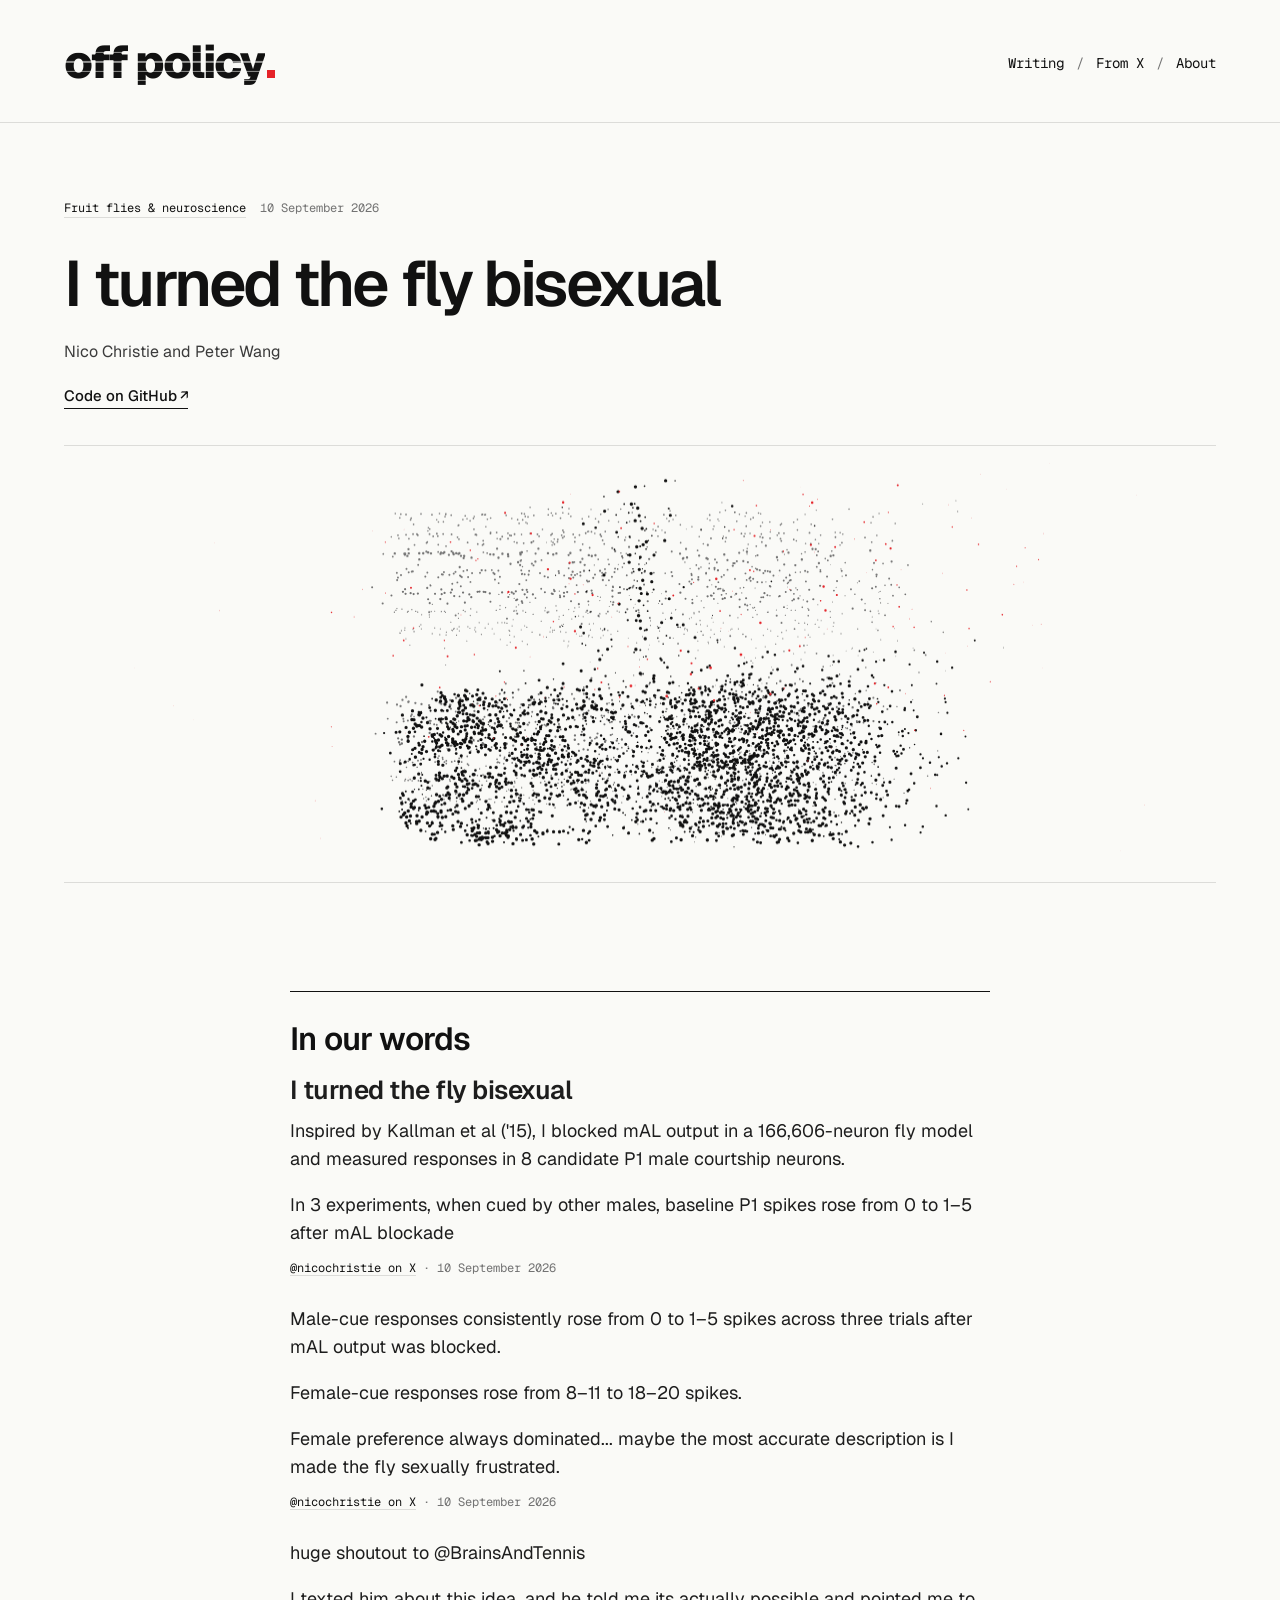
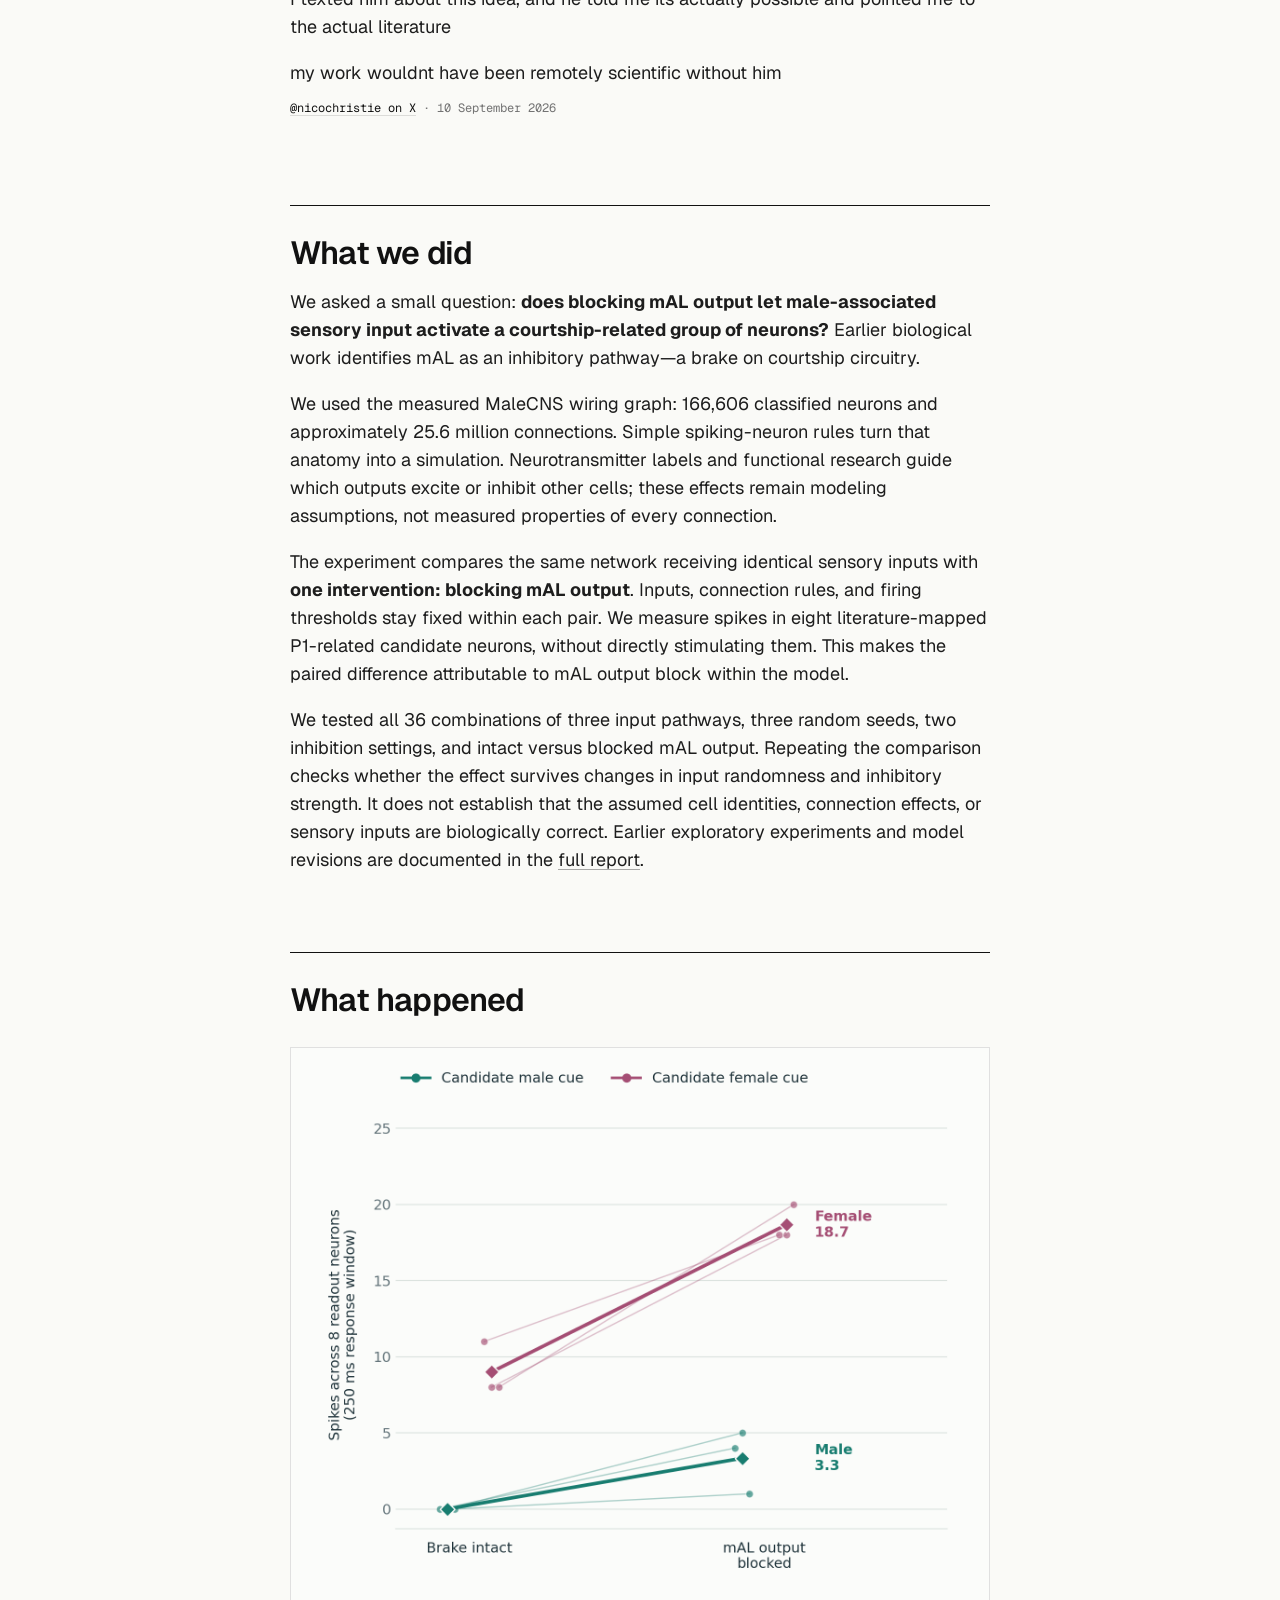
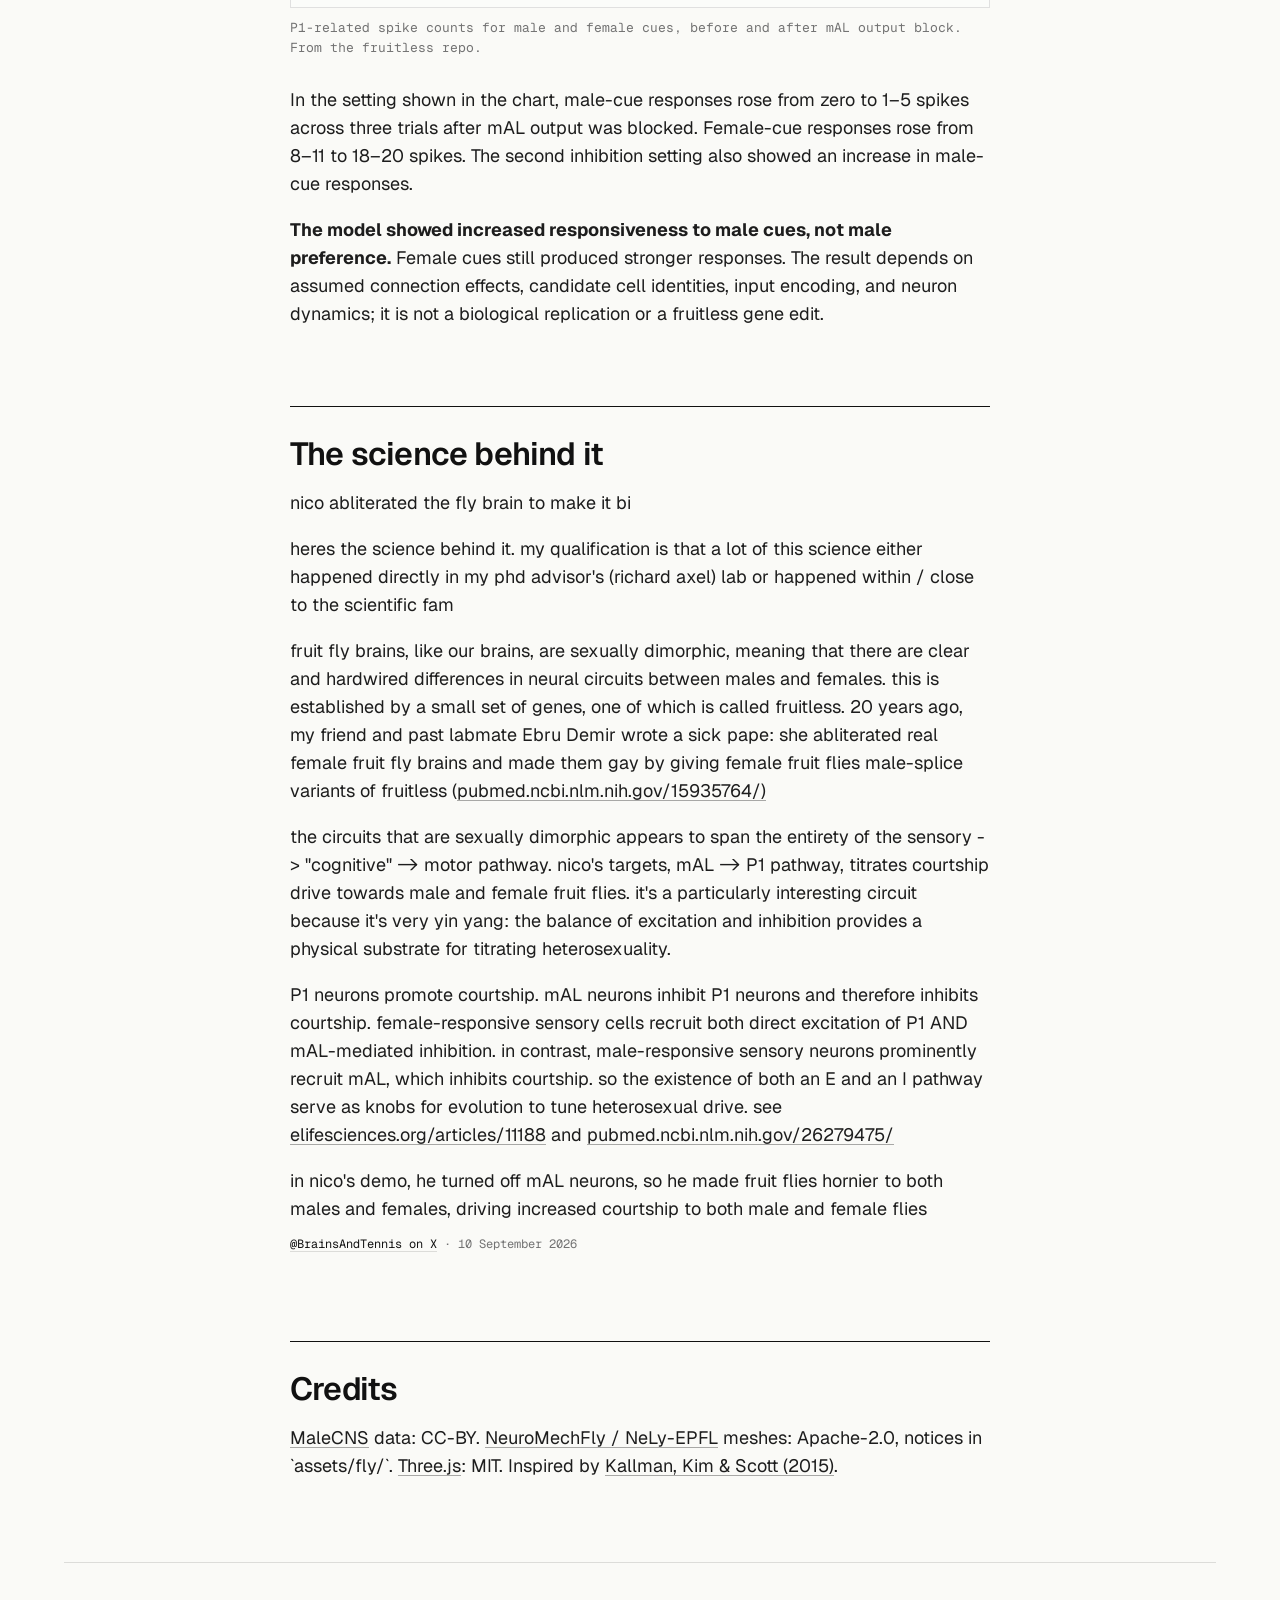
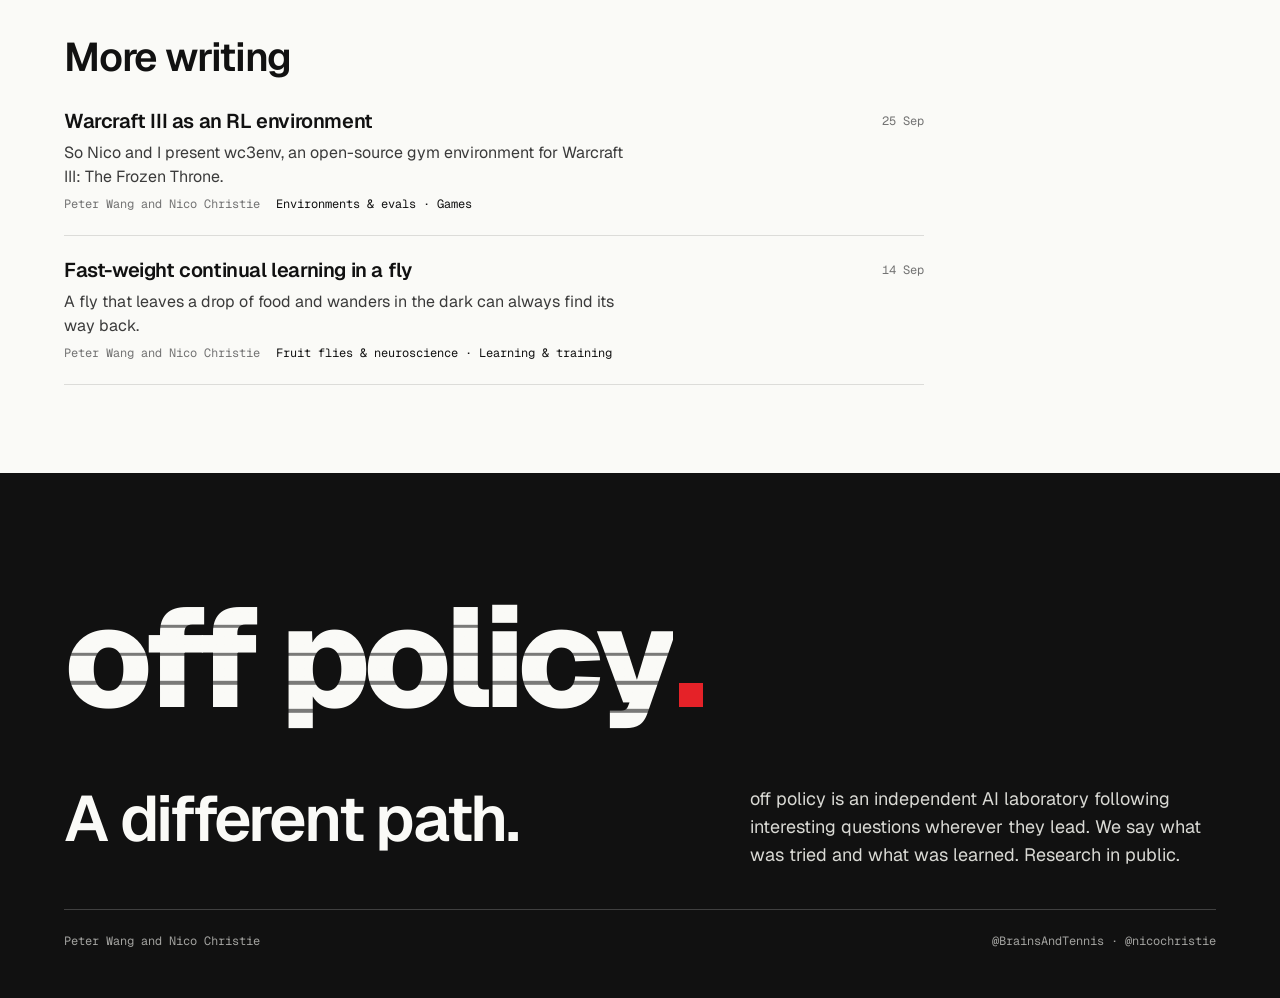
==== writing/bisexual-fly/index.html @ fe4d6607 "Deploy 2026-09-27T14:51Z" ====
<!doctype html>
<html lang="en">
<head>
<meta charset="utf-8">
<meta name="viewport" content="width=device-width, initial-scale=1">
<title>I turned the fly bisexual · off policy</title>
<meta name="description" content="Inspired by Kallman et al (&#x27;15), I blocked mAL output in a 166,606-neuron fly model and measured responses in 8 candidate P1 male courtship neurons.">
<meta property="og:title" content="I turned the fly bisexual · off policy"><meta property="og:description" content="Inspired by Kallman et al (&#x27;15), I blocked mAL output in a 166,606-neuron fly model and measured responses in 8 candidate P1 male courtship neurons."><meta property="og:site_name" content="off policy">
<meta name="theme-color" content="#FAFAF7">
<link rel="icon" type="image/svg+xml" href="data:image/svg+xml,%3Csvg xmlns=%27http://www.w3.org/2000/svg%27 viewBox=%270 0 32 32%27%3E%3Crect x=%274%27 y=%274%27 width=%2724%27 height=%2724%27 fill=%27%23E52228%27/%3E%3C/svg%3E">
<link rel="apple-touch-icon" href="/apple-touch-icon.png">
<link rel="preconnect" href="https://fonts.googleapis.com"><link rel="preconnect" href="https://fonts.gstatic.com" crossorigin>
<link rel="stylesheet" href="https://fonts.googleapis.com/css2?family=Geist:wght@400;500;600;800&family=Geist+Mono:wght@400&display=swap">
<link rel="stylesheet" href="/assets/site.css">

</head>
<body data-page="writeup" data-slug="bisexual-fly">
<header class="top wrap">
  <a class="wordmark" href="/" aria-label="off policy, home"><span class="wm">off policy</span><span class="dot" aria-hidden="true"></span></a>
  <nav aria-label="Site"><a href="/#writing">Writing</a><span aria-hidden="true">/</span><a href="/#x">From X</a><span aria-hidden="true">/</span><a href="/#about">About</a></nav>
</header>
<main>

  <article>
    <header class="w-head wrap">
      <p class="kicker"><a href="/#neuro">Fruit flies &amp; neuroscience</a><span>10 September 2026</span></p>
      <h1>I turned the fly bisexual</h1>
      <p class="by">Nico Christie and Peter Wang</p>
      <p class="actions"><a class="link" href="https://github.com/nicodunks/fruitless" target="_blank" rel="noopener noreferrer">Code on GitHub</a></p>
    </header>
    <figure class="w-art wrap" aria-hidden="true" style="margin:0 auto"><canvas id="artDots"></canvas></figure>
    <div class="prose wrap">
<section class="thread"><h2>In our words</h2><p class="big">I turned the fly bisexual</p><p>Inspired by Kallman et al ('15), I blocked mAL output in a 166,606-neuron fly model and measured responses in 8 candidate P1 male courtship neurons.</p><p>In 3 experiments, when cued by other males, baseline P1 spikes rose from 0 to 1–5 after mAL blockade</p><p class="src"><a href="https://x.com/nicochristie/status/2098106823970828606" target="_blank" rel="noopener noreferrer">@nicochristie on X</a> · 10 September 2026</p><p>Male-cue responses consistently rose from 0 to 1–5 spikes across three trials after mAL output was blocked.</p><p>Female-cue responses rose from 8–11 to 18–20 spikes.</p><p>Female preference always dominated... maybe the most accurate description is I made the fly sexually frustrated.</p><p class="src"><a href="https://x.com/nicochristie/status/2098106825254297998" target="_blank" rel="noopener noreferrer">@nicochristie on X</a> · 10 September 2026</p><p>huge shoutout to @BrainsAndTennis</p><p>I texted him about this idea, and he told me its actually possible and pointed me to the actual literature</p><p>my work wouldnt have been remotely scientific without him</p><p class="src"><a href="https://x.com/nicochristie/status/2098179335018668365" target="_blank" rel="noopener noreferrer">@nicochristie on X</a> · 10 September 2026</p></section><section><h2>What we did</h2><p>We asked a small question: <b>does blocking mAL output let male-associated sensory input activate a courtship-related group of neurons?</b> Earlier biological work identifies mAL as an inhibitory pathway—a brake on courtship circuitry.</p><p>We used the measured MaleCNS wiring graph: 166,606 classified neurons and approximately 25.6 million connections. Simple spiking-neuron rules turn that anatomy into a simulation. Neurotransmitter labels and functional research guide which outputs excite or inhibit other cells; these effects remain modeling assumptions, not measured properties of every connection.</p><p>The experiment compares the same network receiving identical sensory inputs with <b>one intervention: blocking mAL output</b>. Inputs, connection rules, and firing thresholds stay fixed within each pair. We measure spikes in eight literature-mapped P1-related candidate neurons, without directly stimulating them. This makes the paired difference attributable to mAL output block within the model.</p><p>We tested all 36 combinations of three input pathways, three random seeds, two inhibition settings, and intact versus blocked mAL output. Repeating the comparison checks whether the effect survives changes in input randomness and inhibitory strength. It does not establish that the assumed cell identities, connection effects, or sensory inputs are biologically correct. Earlier exploratory experiments and model revisions are documented in the <a href="https://github.com/nicodunks/fruitless/blob/main/experiment/followup/RESULTS.md" target="_blank" rel="noopener noreferrer">full report</a>.</p></section><section><h2>What happened</h2><figure class="plot"><img src="/writing/assets/fruitless-cue-response.png" alt="P1-related spike counts for male and female cues before and after mAL output block" loading="lazy" width="1500" height="1200"><figcaption>P1-related spike counts for male and female cues, before and after mAL output block. From the fruitless repo.</figcaption></figure><p>In the setting shown in the chart, male-cue responses rose from zero to 1–5 spikes across three trials after mAL output was blocked. Female-cue responses rose from 8–11 to 18–20 spikes. The second inhibition setting also showed an increase in male-cue responses.</p><p><b>The model showed increased responsiveness to male cues, not male preference.</b> Female cues still produced stronger responses. The result depends on assumed connection effects, candidate cell identities, input encoding, and neuron dynamics; it is not a biological replication or a fruitless gene edit.</p></section><section class="thread"><h2>The science behind it</h2><p>nico abliterated the fly brain to make it bi</p><p>heres the science behind it. my qualification is that a lot of this science either happened directly in my phd advisor's (richard axel) lab or happened within / close to the scientific fam</p><p>fruit fly brains, like our brains, are sexually dimorphic, meaning that there are clear and hardwired differences in neural circuits between males and females. this is established by a small set of genes, one of which is called fruitless. 20 years ago, my friend and past labmate Ebru Demir wrote a sick pape: she abliterated real female fruit fly brains and made them gay by giving female fruit flies male-splice variants of fruitless (<a href="https://pubmed.ncbi.nlm.nih.gov/15935764/)" target="_blank" rel="noopener noreferrer">pubmed.ncbi.nlm.nih.gov/15935764/)</a></p><p>the circuits that are sexually dimorphic appears to span the entirety of the sensory -&gt; "cognitive" -&gt; motor pathway. nico's targets, mAL -&gt; P1 pathway, titrates courtship drive towards male and female fruit flies. it's a particularly interesting circuit because it's very yin yang: the balance of excitation and inhibition provides a physical substrate for titrating heterosexuality.</p><p>P1 neurons promote courtship. mAL neurons inhibit P1 neurons and therefore inhibits courtship. female-responsive sensory cells recruit both direct excitation of P1 AND mAL-mediated inhibition. in contrast,  male-responsive sensory neurons prominently recruit mAL, which inhibits courtship. so the existence of both an E and an I pathway serve as knobs for evolution to tune heterosexual drive. see <a href="https://elifesciences.org/articles/11188" target="_blank" rel="noopener noreferrer">elifesciences.org/articles/11188</a> and <a href="https://pubmed.ncbi.nlm.nih.gov/26279475/" target="_blank" rel="noopener noreferrer">pubmed.ncbi.nlm.nih.gov/26279475/</a></p><p>in nico's demo, he turned off mAL neurons, so he made fruit flies hornier to both males and females, driving increased courtship to both male and female flies</p><p class="src"><a href="https://x.com/BrainsAndTennis/status/2098126002526544023" target="_blank" rel="noopener noreferrer">@BrainsAndTennis on X</a> · 10 September 2026</p></section><section><h2>Credits</h2><p><a href="https://male-cns.janelia.org/download/" target="_blank" rel="noopener noreferrer">MaleCNS</a> data: CC-BY. <a href="https://github.com/NeLy-EPFL/fly-svg-maker" target="_blank" rel="noopener noreferrer">NeuroMechFly / NeLy-EPFL</a> meshes: Apache-2.0, notices in `assets/fly/`. <a href="https://threejs.org/" target="_blank" rel="noopener noreferrer">Three.js</a>: MIT. Inspired by <a href="https://elifesciences.org/articles/11188" target="_blank" rel="noopener noreferrer">Kallman, Kim &amp; Scott (2015)</a>.</p></section>
    </div>
  </article>
  <section class="more wrap" aria-labelledby="m-title">
    <div class="sec-head"><h2 id="m-title">More writing</h2></div>
    <div class="themes" style="max-width:860px"><a class="w-row" href="/writing/wc3env/" data-art="wc3env" data-themes="envs games"><span class="t">Warcraft III as an RL environment</span><span class="d">25 Sep</span><p class="dek">So Nico and I present wc3env, an open-source gym environment for Warcraft III: The Frozen Throne.</p><span class="who">Peter Wang and Nico Christie<span class="th">Environments &amp; evals · Games</span></span></a><a class="w-row" href="/writing/fast-weights/" data-art="fast-weights" data-themes="neuro learning"><span class="t">Fast-weight continual learning in a fly</span><span class="d">14 Sep</span><p class="dek">A fly that leaves a drop of food and wanders in the dark can always find its way back.</p><span class="who">Peter Wang and Nico Christie<span class="th">Fruit flies &amp; neuroscience · Learning &amp; training</span></span></a></div>
  </section>

</main>
<footer class="about" id="about">
  <div class="wrap">
    <span class="wordmark" aria-hidden="true"><span class="wm">off policy</span><span class="dot" aria-hidden="true"></span></span>
    <h2>A different path.</h2>
    <p class="pos">off policy is an independent AI laboratory following interesting questions wherever they lead. We say what was tried and what was learned. Research in public.</p>
    <div class="foot"><span>Peter Wang and Nico Christie</span><span><a href="https://x.com/BrainsAndTennis" target="_blank" rel="noopener noreferrer">@BrainsAndTennis</a> · <a href="https://x.com/nicochristie" target="_blank" rel="noopener noreferrer">@nicochristie</a></span></div>
  </div>
</footer>
<script src="/assets/app.js" defer></script>
</body>
</html>
---- assets/site.css ----
/* off policy / edition 01 tokens (brand kit: assets/tokens.css) */
:root {
  --ink: #111111; --paper: #FAFAF7; --gray: #737373; --signal: #E52228; --marker: #F3E52B;
  --text2: #3b3b3b; --line: rgba(17, 17, 17, .13); --sunk: #F1F1EC;
  --sans: "Geist", "Helvetica Neue", Arial, sans-serif; --mono: "Geist Mono", ui-monospace, Menlo, monospace;
  --margin: 64px; --max: 1440px; --measure: 700px;
}
@media (max-width: 760px) { :root { --margin: 22px; } }
*, *::before, *::after { box-sizing: border-box; }
html { scroll-behavior: smooth; -webkit-text-size-adjust: 100%; } @media (prefers-reduced-motion: reduce) { html { scroll-behavior: auto; } }
body { margin: 0; background: var(--paper); color: var(--ink); font: 400 18px/28px var(--sans); -webkit-font-smoothing: antialiased; }
@media (max-width: 760px) { body { font-size: 16px; line-height: 25px; } }
a { color: inherit; } img { max-width: 100%; height: auto; }
:focus-visible { outline: 2px solid var(--ink); outline-offset: 3px; }
.wrap { max-width: var(--max); margin-inline: auto; padding-inline: var(--margin); }
.label { font: 400 12px/18px var(--mono); color: var(--gray); margin: 0; }

/* the signature: sliced Geist 800, lowercase, the red square as its full stop */
.wordmark { --wm: var(--ink); display: inline-flex; align-items: baseline; font-size: 46px; line-height: 1; text-decoration: none; white-space: nowrap; }
.wordmark .wm { font: 800 1em/1.25 var(--sans); letter-spacing: -.045em; color: transparent;
  background: repeating-linear-gradient(to bottom, var(--wm) 0 .174em, color-mix(in srgb, var(--wm) 45%, transparent) .174em .2em) 0 .02em; -webkit-background-clip: text; background-clip: text; }
.wordmark .dot { display: inline-block; width: .17em; height: .17em; margin-left: .045em; background: var(--signal); flex: none; }
@media (max-width: 760px) { .wordmark { font-size: 38px; } }

/* buttons and links */
.btn { display: inline-flex; align-items: center; gap: 10px; background: var(--ink); color: var(--paper); text-decoration: none; font: 500 15px/20px var(--sans); padding: 13px 18px; }
.btn::after { content: "\2192"; } .btn:hover { background: #000; }
.link { font: 500 15px/20px var(--sans); text-decoration: none; border-bottom: 1px solid var(--ink); padding-bottom: 2px; }
.link:hover { color: var(--signal); border-color: var(--signal); }
.actions { display: flex; flex-wrap: wrap; align-items: center; gap: 14px 26px; margin: 0; }
a[target="_blank"].link::after, a[target="_blank"].out::after { content: "\2009\2197"; font-size: .9em; }

/* header */
.top { display: flex; align-items: center; justify-content: space-between; gap: 24px; padding-block: 34px 30px; }
.top nav { display: flex; align-items: center; gap: 12px; font: 400 14px/18px var(--mono); }
.top nav a { text-decoration: none; } .top nav a:hover, .top nav a[aria-current] { color: var(--signal); } .top nav span { color: var(--gray); }
@media (max-width: 760px) { .top { flex-direction: column; align-items: flex-start; gap: 14px; padding-block: 22px 18px; } .top nav { font-size: 13px; } }

/* featured */
.feature { display: grid; grid-template-columns: repeat(12, minmax(0, 1fr)); column-gap: 24px; row-gap: 36px; padding-block: 80px 104px; border-top: 1px solid var(--line); }
.f-copy { grid-column: 1 / span 6; display: flex; flex-direction: column; gap: 22px; align-self: center; }
.ribbon { align-self: flex-start; display: inline-flex; align-items: center; gap: 10px; padding: 6px 12px 6px 10px; border: 1px solid var(--signal); font: 400 12px/16px var(--mono); }
.ribbon .prompt { color: var(--signal); }
.f-copy h1 { margin: 0; font: 600 72px/76px var(--sans); letter-spacing: -.04em; text-wrap: balance; }
.f-copy .sub { margin: -6px 0 6px; font: 400 28px/36px var(--sans); letter-spacing: -.015em; color: var(--text2); text-wrap: balance; max-width: 16em; }
.f-copy .by { margin: 0; font-size: 14px; line-height: 20px; color: var(--gray); }
.f-art { grid-column: 8 / span 5; margin: 0; align-self: center; }
.f-art canvas { width: 100%; aspect-ratio: 13 / 10; display: block; }
@media (max-width: 1100px) { .f-copy h1 { font-size: 56px; line-height: 60px; } .f-copy .sub { font-size: 24px; line-height: 32px; } }
@media (max-width: 900px) { .f-copy, .f-art { grid-column: 1 / -1; } .f-art { order: -1; } .f-art canvas { aspect-ratio: 4 / 3; } .feature { padding-block: 28px 64px; row-gap: 28px; } }
@media (max-width: 760px) { .f-copy h1 { font-size: 42px; line-height: 44px; } .f-copy .sub { font-size: 20px; line-height: 28px; } .f-copy { gap: 18px; } }

/* section heads */
.sec-head { display: flex; flex-wrap: wrap; align-items: baseline; justify-content: space-between; gap: 8px 32px; padding-block: 72px 8px; border-top: 1px solid var(--line); }
.sec-head h2 { margin: 0; font: 600 40px/44px var(--sans); letter-spacing: -.03em; }
@media (max-width: 760px) { .sec-head { padding-block: 52px 4px; } .sec-head h2 { font-size: 32px; line-height: 36px; } }

/* writing, by theme: an academic-site shelf, with one dot canvas beside it on desktop */
.shelf { display: grid; grid-template-columns: repeat(12, minmax(0, 1fr)); column-gap: 24px; padding-block: 8px 24px; }
.themes { grid-column: 1 / span 7; }
.shelf-art { grid-column: 9 / span 4; }
.shelf-art canvas { position: sticky; top: 32px; width: 100%; aspect-ratio: 4 / 5; display: block; }
.theme-bar { display: flex; flex-wrap: wrap; gap: 8px; padding: 28px 0 20px; border-bottom: 1px solid var(--ink); }
.tf { display: inline-flex; align-items: baseline; gap: 8px; font: 400 13px/18px var(--mono); color: var(--ink); background: none; border: 1px solid var(--line); padding: 7px 12px; cursor: pointer; }
.tf span { color: var(--gray); font-size: 11px; } .tf:hover { border-color: var(--ink); }
.tf[aria-pressed="true"] { background: var(--ink); color: var(--paper); border-color: var(--ink); } .tf[aria-pressed="true"] span { color: #bdbdb8; }
.w-row[hidden] { display: none; }
.w-row .who { display: flex; flex-wrap: wrap; gap: 4px 16px; } .w-row .th { color: var(--ink); }
.theme h3 { margin: 0 0 4px; display: flex; align-items: baseline; justify-content: space-between; gap: 16px; font: 400 13px/18px var(--mono); color: var(--gray); padding-bottom: 12px; border-bottom: 1px solid var(--ink); }
.theme h3 b { color: var(--ink); font-weight: 400; }
.w-row { display: grid; grid-template-columns: minmax(0, 1fr) auto; gap: 6px 24px; padding: 20px 0 22px; border-bottom: 1px solid var(--line); text-decoration: none; }
.w-row .t { font: 600 22px/28px var(--sans); letter-spacing: -.02em; text-wrap: balance; }
.w-row .d { font: 400 12px/28px var(--mono); color: var(--gray); white-space: nowrap; font-variant-numeric: tabular-nums; }
.w-row .dek { grid-column: 1 / -1; margin: 0; font-size: 16px; line-height: 24px; color: var(--text2); max-width: 36em; }
.w-row .who { grid-column: 1 / -1; font: 400 12px/18px var(--mono); color: var(--gray); }
.w-row:hover .t { text-decoration: underline; text-decoration-thickness: 1px; text-underline-offset: 4px; }
@media (max-width: 900px) { .themes { grid-column: 1 / -1; } .shelf-art { display: none; } }
@media (max-width: 760px) { .w-row .t { font-size: 20px; line-height: 26px; } .theme { padding-top: 32px; } }

/* from X */
.posts { list-style: none; margin: 0; padding: 12px 0 32px; max-width: 1040px; }
.post { display: grid; grid-template-columns: 110px minmax(0, 1fr) auto; gap: 6px 28px; padding: 20px 0; border-bottom: 1px solid var(--line); align-items: baseline; }
.post .d { font: 400 12px/24px var(--mono); color: var(--gray); font-variant-numeric: tabular-nums; }
.post blockquote { margin: 0; font: 400 18px/27px var(--sans); text-wrap: pretty; }
.post .meta { grid-column: 2; display: flex; flex-wrap: wrap; gap: 4px 18px; font: 400 12px/18px var(--mono); color: var(--gray); }
.post .meta a { text-decoration: none; border-bottom: 1px solid var(--line); color: var(--ink); } .post .meta a:hover { color: var(--signal); border-color: var(--signal); }
.post .views { grid-column: 3; grid-row: 1; font: 400 12px/24px var(--mono); color: var(--gray); text-align: right; font-variant-numeric: tabular-nums; }
@media (max-width: 760px) { .post { grid-template-columns: minmax(0, 1fr) auto; gap: 6px 16px; } .post .d { grid-row: 1; } .post .views { grid-column: 2; } .post blockquote, .post .meta { grid-column: 1 / -1; } .post blockquote { font-size: 17px; line-height: 25px; } }

/* about / footer, on ink */
.about { background: var(--ink); color: var(--paper); margin-top: 72px; }
.about .wrap { display: grid; grid-template-columns: repeat(12, minmax(0, 1fr)); column-gap: 24px; row-gap: 40px; padding-block: 96px 48px; }
.about .wordmark { --wm: var(--paper); grid-column: 1 / -1; font-size: clamp(56px, 11vw, 150px); }
.about h2 { grid-column: 1 / span 6; margin: 0; font: 600 64px/68px var(--sans); letter-spacing: -.035em; }
.about .pos { grid-column: 8 / span 5; margin: 0; align-self: end; color: #d9d9d4; }
.about .foot { grid-column: 1 / -1; display: flex; flex-wrap: wrap; justify-content: space-between; gap: 12px 32px; padding-top: 22px; border-top: 1px solid rgba(250, 250, 247, .2); font: 400 12px/18px var(--mono); color: #a3a3a0; }
.about .foot a { color: inherit; text-decoration: none; } .about .foot a:hover { color: var(--paper); }
@media (max-width: 900px) { .about h2, .about .pos { grid-column: 1 / -1; } .about h2 { font-size: 40px; line-height: 44px; } .about .wrap { padding-block: 64px 36px; row-gap: 28px; } }

/* ================= writeup pages ================= */
.w-head { padding-block: 64px 36px; border-top: 1px solid var(--line); display: grid; grid-template-columns: repeat(12, minmax(0, 1fr)); column-gap: 24px; row-gap: 20px; }
.w-head > * { grid-column: 1 / span 9; }
.w-head .kicker { display: flex; flex-wrap: wrap; gap: 6px 14px; font: 400 12px/18px var(--mono); color: var(--gray); }
.w-head .kicker a { color: var(--ink); text-decoration: none; border-bottom: 1px solid var(--line); } .w-head .kicker a:hover { color: var(--signal); border-color: var(--signal); }
.w-head h1 { margin: 0; font: 600 64px/68px var(--sans); letter-spacing: -.04em; text-wrap: balance; }
.w-head .by { margin: 0; font-size: 16px; color: var(--text2); }
.w-art canvas { width: 100%; aspect-ratio: 21 / 8; display: block; border-block: 1px solid var(--line); }
@media (max-width: 900px) { .w-head > * { grid-column: 1 / -1; } .w-head h1 { font-size: 44px; line-height: 48px; } .w-art canvas { aspect-ratio: 4 / 3; } }
@media (max-width: 760px) { .w-head { padding-block: 36px 24px; } .w-head h1 { font-size: 34px; line-height: 38px; } }

.prose { padding-block: 48px 40px; }
.prose > section, .prose > .lede, .prose > aside, .prose .wrap, .prose .part, .prose .inner { max-width: var(--measure); margin-inline: auto; padding-inline: 0; }
.prose .wide { max-width: 1040px; margin-inline: auto; padding: 8px 0 0; }
.prose section { padding-top: 12px; }
.prose p, .prose li { color: #1d1d1d; }
.prose p { margin: 0 0 18px; }
.prose .lede p:first-child { font-size: 22px; line-height: 33px; letter-spacing: -.01em; }
.prose h2, .prose .part h2 { margin: 48px 0 16px; padding-top: 28px; border-top: 1px solid var(--ink); font: 600 32px/38px var(--sans); letter-spacing: -.025em; }
.prose h3, .prose h3.sub-h { margin: 36px 0 12px; font: 600 22px/28px var(--sans); letter-spacing: -.015em; }
.prose h4 { margin: 28px 0 8px; font: 600 18px/26px var(--sans); }
.prose a { text-decoration: underline; text-decoration-thickness: 1px; text-underline-offset: 3px; text-decoration-color: rgba(17, 17, 17, .35); }
.prose a:hover { color: var(--signal); text-decoration-color: var(--signal); }
.prose ul, .prose ol { padding-left: 22px; margin: 0 0 18px; } .prose li { margin: 6px 0; }
.prose code, .prose pre, .prose .mono { font-family: var(--mono); }
.prose code { font-size: .86em; background: var(--sunk); padding: 1px 5px; }
.prose figure { margin: 28px 0; } .prose figcaption { font: 400 13px/20px var(--mono); color: var(--gray); margin-top: 10px; }
.prose figure.plot img { display: block; border: 1px solid var(--line); background: #fff; }
.prose table { width: 100%; border-collapse: collapse; font-size: 14px; line-height: 20px; margin: 20px 0; }
.prose th, .prose td { text-align: left; padding: 10px 14px 10px 0; border-bottom: 1px solid var(--line); vertical-align: top; }
.prose th { font: 400 12px/18px var(--mono); color: var(--gray); border-bottom-color: var(--ink); }
.table-scroll { overflow-x: auto; margin: 20px 0; } .table-scroll table { margin: 0; min-width: 620px; }
.prose .muted { color: var(--gray); } .prose .small { font-size: 14px; line-height: 21px; }
.prose .date, .prose .meta-links { display: none; }

/* thread sections: our exact words from X */
.prose .thread .big { font: 600 26px/33px var(--sans); letter-spacing: -.02em; margin: 8px 0 10px; text-wrap: balance; }
.prose .src { font: 400 12px/18px var(--mono); color: var(--gray); margin: -6px 0 28px; }
.prose .src a { color: var(--ink); text-decoration-color: var(--line); }
.prose .claimbox { border: 1px solid var(--ink); padding: 18px 20px; margin-block: 36px; }
.prose .claimbox .label { margin-bottom: 8px; } .prose .claimbox p:last-child { margin: 0; font-size: 16px; line-height: 25px; }
.prose ul.links { list-style: none; padding: 0; } .prose ul.links li { padding: 12px 0; border-bottom: 1px solid var(--line); margin: 0; }
.prose .finding-title { font-size: 28px; line-height: 34px; }
.prose .finding > .label { margin-top: 48px; }
.prose .finding h2 { font-size: 24px; line-height: 30px; margin-top: 36px; padding-top: 20px; border-top-color: var(--line); }
.prose .finding .status { border: 1px solid var(--line); border-left: 3px solid var(--ink); background: #fff; padding: 14px 18px; margin: 16px 0 24px; font-size: 15px; line-height: 23px; }
.prose .finding .status ul { margin: 6px 0 0; }
.prose .finding p.summary { font-size: 17px; line-height: 27px; padding-left: 18px; border-left: 2px solid var(--signal); }
.prose .finding .anim { border: 1px solid var(--line); background: #fff; padding: 14px; margin: 20px 0 26px; }
.prose .finding .anim .ctl { display: flex; flex-wrap: wrap; gap: 10px; align-items: center; font: 400 12px/18px var(--mono); color: var(--gray); margin-top: 8px; }
.prose .finding .anim button { font: 400 12px/16px var(--mono); padding: 5px 10px; border: 1px solid var(--line); background: var(--paper); cursor: pointer; }
.prose .finding svg { max-width: 100%; height: auto; } .prose .finding svg text { font-family: var(--sans); }
.prose .methods { color: var(--text2); font-size: 15px; line-height: 23px; }

/* wc3env article elements */
.prose .diagram { border: 1px solid var(--line); background: #fff; padding: 16px; }
.prose .diagram svg { width: 100%; height: auto; display: block; }
.prose .diagram text { font-family: var(--sans); fill: var(--ink); }
.prose .diagram .sub, .prose .diagram .label, .prose .diagram .tip { fill: var(--gray); font-size: 12px; }
.prose .diagram .box, .prose .diagram .proc { fill: var(--sunk); stroke: var(--line); }
.prose .diagram .hot { fill: #fff; stroke: var(--signal); stroke-width: 1.5; }
.prose .diagram .arrow { stroke: var(--gray); stroke-width: 1.5; fill: none; }
.prose .diagram .card { fill: #fff; stroke: var(--line); } .prose .diagram .card.accent { stroke: var(--signal); stroke-width: 1.5; }
.prose .diagram .t { font-size: 15px; font-weight: 600; } .prose .diagram .cap { font-family: var(--mono); font-size: 10.5px; fill: var(--gray); }
.prose .diagram .frame { fill: none; stroke: var(--line); stroke-dasharray: 4 4; }
.prose .codebox { border: 1px solid var(--line); background: #fff; margin: 24px 0; overflow: hidden; }
.prose .codebar { display: flex; align-items: center; gap: 6px; padding: 9px 14px; border-bottom: 1px solid var(--line); background: var(--sunk); }
.prose .codebar span { width: 8px; height: 8px; background: #d4d4ce; } .prose .codebar em { font: 400 12px var(--mono); font-style: normal; color: var(--gray); margin-left: 8px; }
.prose pre { margin: 0; background: var(--sunk); padding: 12px 14px; font-size: 12.5px; line-height: 1.55; white-space: pre-wrap; word-break: break-word; max-height: 460px; overflow: auto; }
.prose .codebox pre.code { background: transparent; padding: 16px 18px; font-size: 13px; line-height: 1.7; white-space: pre; overflow-x: auto; max-height: none; }
.prose .code .k { color: var(--signal); } .prose .code .s { color: #4a4a4a; } .prose .code .f { color: var(--ink); font-weight: 600; } .prose .code .n { color: var(--ink); } .prose .code .c { color: var(--gray); font-style: italic; }
.prose table.compare td:first-child { color: var(--gray); white-space: nowrap; width: 1%; padding-right: 20px; }
.prose table.compare th span { font-weight: 400; color: var(--gray); }
.prose details { border: 1px solid var(--line); background: #fff; margin: 10px 0; }
.prose details > summary { cursor: pointer; list-style: none; padding: 12px 16px; font: 500 15px/22px var(--sans); display: flex; gap: 12px; }
.prose details > summary::-webkit-details-marker { display: none; }
.prose details > summary::after { content: "+"; margin-left: auto; color: var(--gray); font-family: var(--mono); } .prose details[open] > summary::after { content: "\2212"; }
.prose details > summary .meta { margin-left: auto; font: 400 12px/22px var(--mono); color: var(--gray); }
.prose .body { padding: 0 16px 14px; } .prose .body p { font-size: 14px; line-height: 21px; color: var(--text2); }
.prose ul.parts { list-style: none; padding: 0; margin: 16px 0 20px; border: 1px solid var(--line); }
.prose ul.parts li { margin: 0; } .prose ul.parts li + li { border-top: 1px solid var(--line); }
.prose ul.parts details { border: 0; margin: 0; } .prose ul.parts details > summary { font-size: 14px; padding: 10px 14px; }
.prose ol.opts { list-style: none; margin: 0; padding: 4px 0; max-height: 460px; overflow: auto; background: var(--sunk); counter-reset: o; }
.prose ol.opts li { counter-increment: o; display: grid; grid-template-columns: 28px 1fr; column-gap: 6px; padding: 8px 14px 8px 8px; font-size: 13px; line-height: 1.5; margin: 0; }
.prose ol.opts li + li { border-top: 1px solid var(--line); }
.prose ol.opts li::before { content: counter(o); grid-row: span 2; text-align: right; color: var(--gray); font: 400 11.5px var(--mono); padding-top: 2px; }
.prose ol.opts b { font: 500 12.5px var(--mono); } .prose ol.opts span { color: var(--gray); }
.prose .answer { list-style: none; padding: 0; margin: 4px 0 18px; font-size: 13.5px; }
.prose .answer li { display: grid; grid-template-columns: 1fr 150px 44px; gap: 10px; align-items: center; padding: 4px 0; margin: 0; }
.prose .answer .track { display: block; height: 6px; background: var(--sunk); } .prose .answer .fill { display: block; height: 100%; background: var(--ink); }
.prose .answer .pct { text-align: right; color: var(--gray); font-variant-numeric: tabular-nums; } .prose .answer li.top .fill { background: var(--signal); } .prose .answer li.top { font-weight: 600; }
.prose .tabs { display: flex; gap: 6px; margin: 0 0 14px; flex-wrap: wrap; }
.prose .tabs button { font: 400 13px/16px var(--mono); color: var(--gray); background: transparent; border: 1px solid var(--line); padding: 7px 12px; cursor: pointer; }
.prose .tabs button:hover { color: var(--ink); } .prose .tabs button[aria-selected="true"] { color: var(--paper); background: var(--ink); border-color: var(--ink); }
.prose ul.moments { list-style: none; padding: 0; margin: 0 0 18px; }
.prose ul.moments li { display: flex; gap: 12px; align-items: baseline; padding: 5px 0; margin: 0; font-size: 14px; line-height: 21px; color: var(--text2); }
.prose ul.moments button { flex: none; font: 400 12px/16px var(--mono); color: var(--paper); background: var(--ink); border: 0; padding: 3px 7px; cursor: pointer; }
.prose ul.moments button:hover { background: var(--signal); }
.prose .player { background: #000; border: 1px solid var(--ink); aspect-ratio: 1920 / 816; }
.prose .player video { width: 100%; height: 100%; display: block; }
.prose .breaks { display: grid; grid-template-columns: repeat(3, 1fr); gap: 12px; margin: 16px 0; }
.prose .card { border: 1px solid var(--line); background: #fff; padding: 14px 16px; } .prose .card p { font-size: 14px; color: var(--text2); margin: 0; }
.prose .timeline { border-left: 2px solid var(--ink); margin: 16px 0; padding-left: 16px; } .prose .timeline .t { font: 400 12px var(--mono); color: var(--signal); margin-right: 8px; }
@media (max-width: 760px) { .prose { padding-block: 28px 24px; } .prose h2, .prose .part h2 { font-size: 26px; line-height: 32px; margin-top: 36px; } .prose .lede p:first-child { font-size: 19px; line-height: 29px; } .prose .breaks { grid-template-columns: 1fr; } .prose .answer li { grid-template-columns: 1fr 70px 40px; } .prose .thread .big { font-size: 22px; line-height: 29px; } }

.more { padding-block: 24px 16px; }
.more .w-row .t { font-size: 20px; }
@media (max-width: 760px) {
  .theme-bar { flex-wrap: nowrap; overflow-x: auto; margin-inline: calc(-1 * var(--margin)); padding-inline: var(--margin); scrollbar-width: none; }
  .theme-bar::-webkit-scrollbar { display: none; }
  .tf { flex: none; }
}
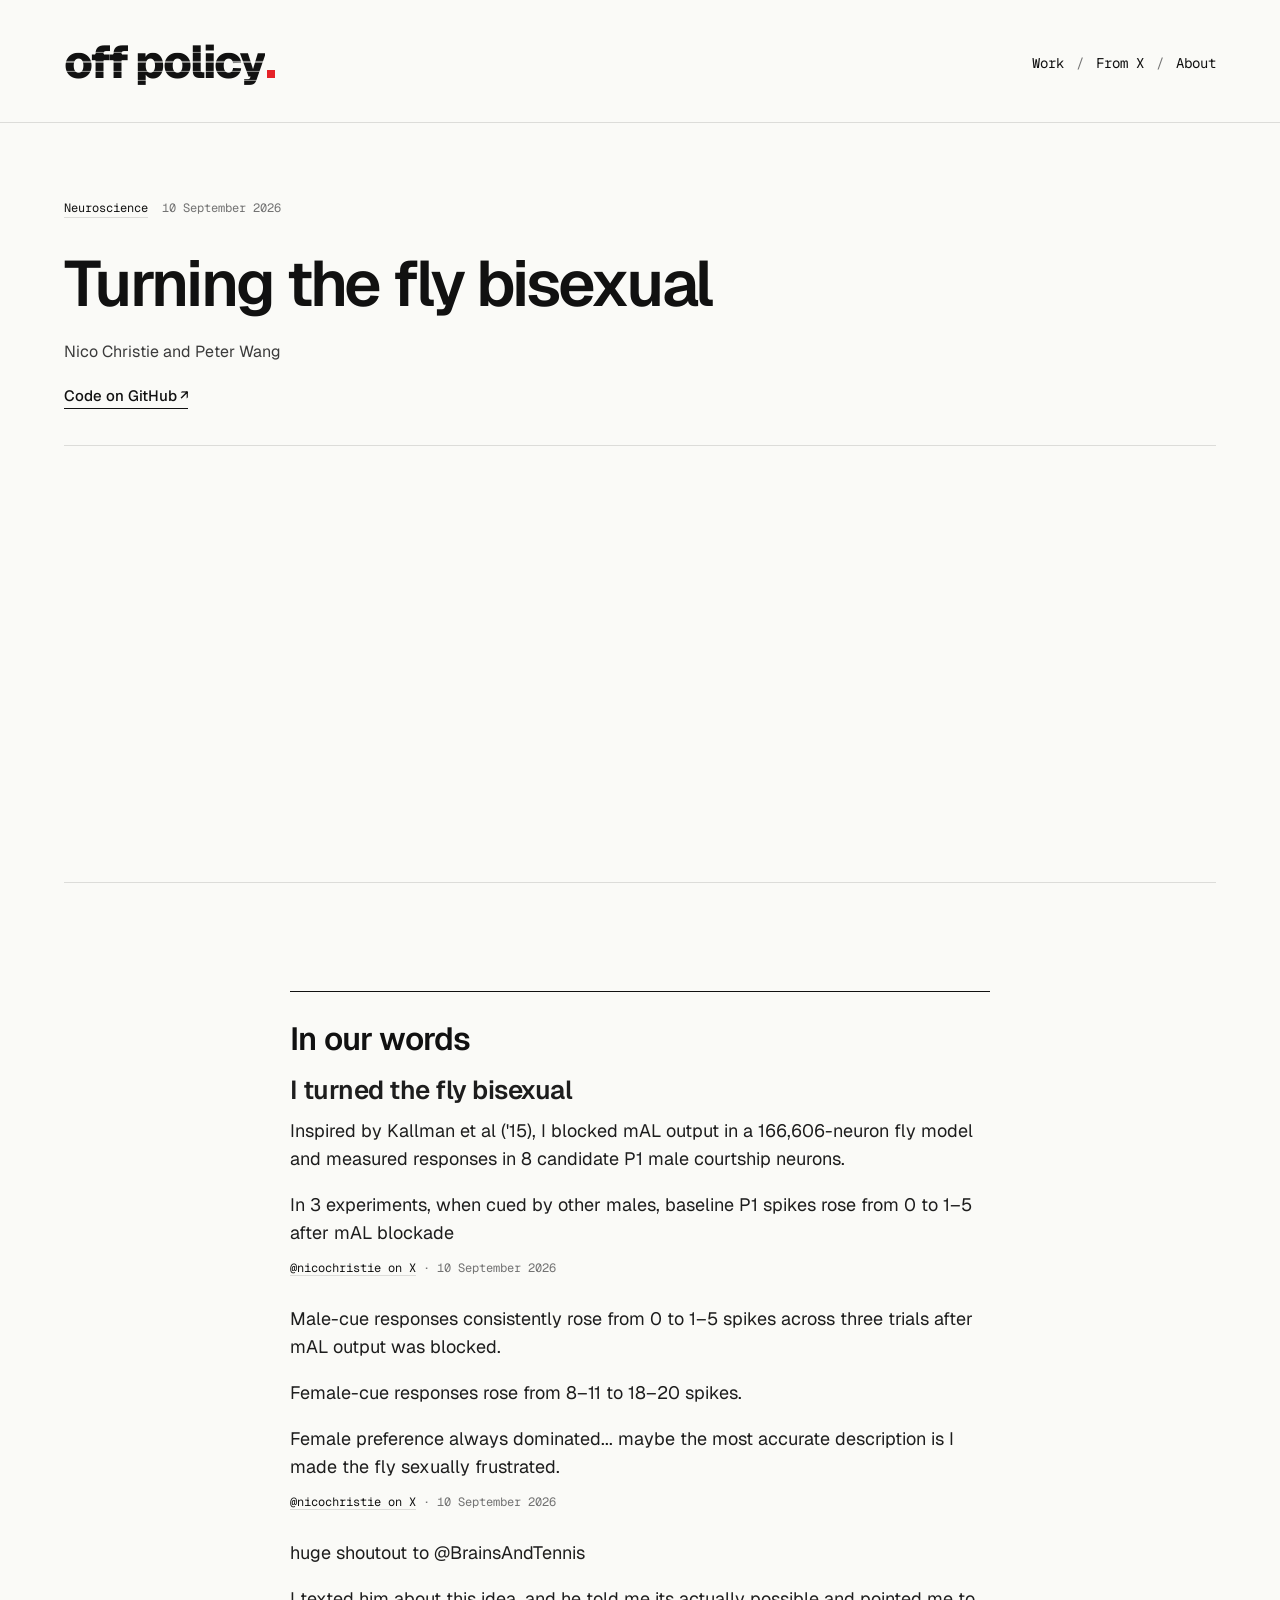
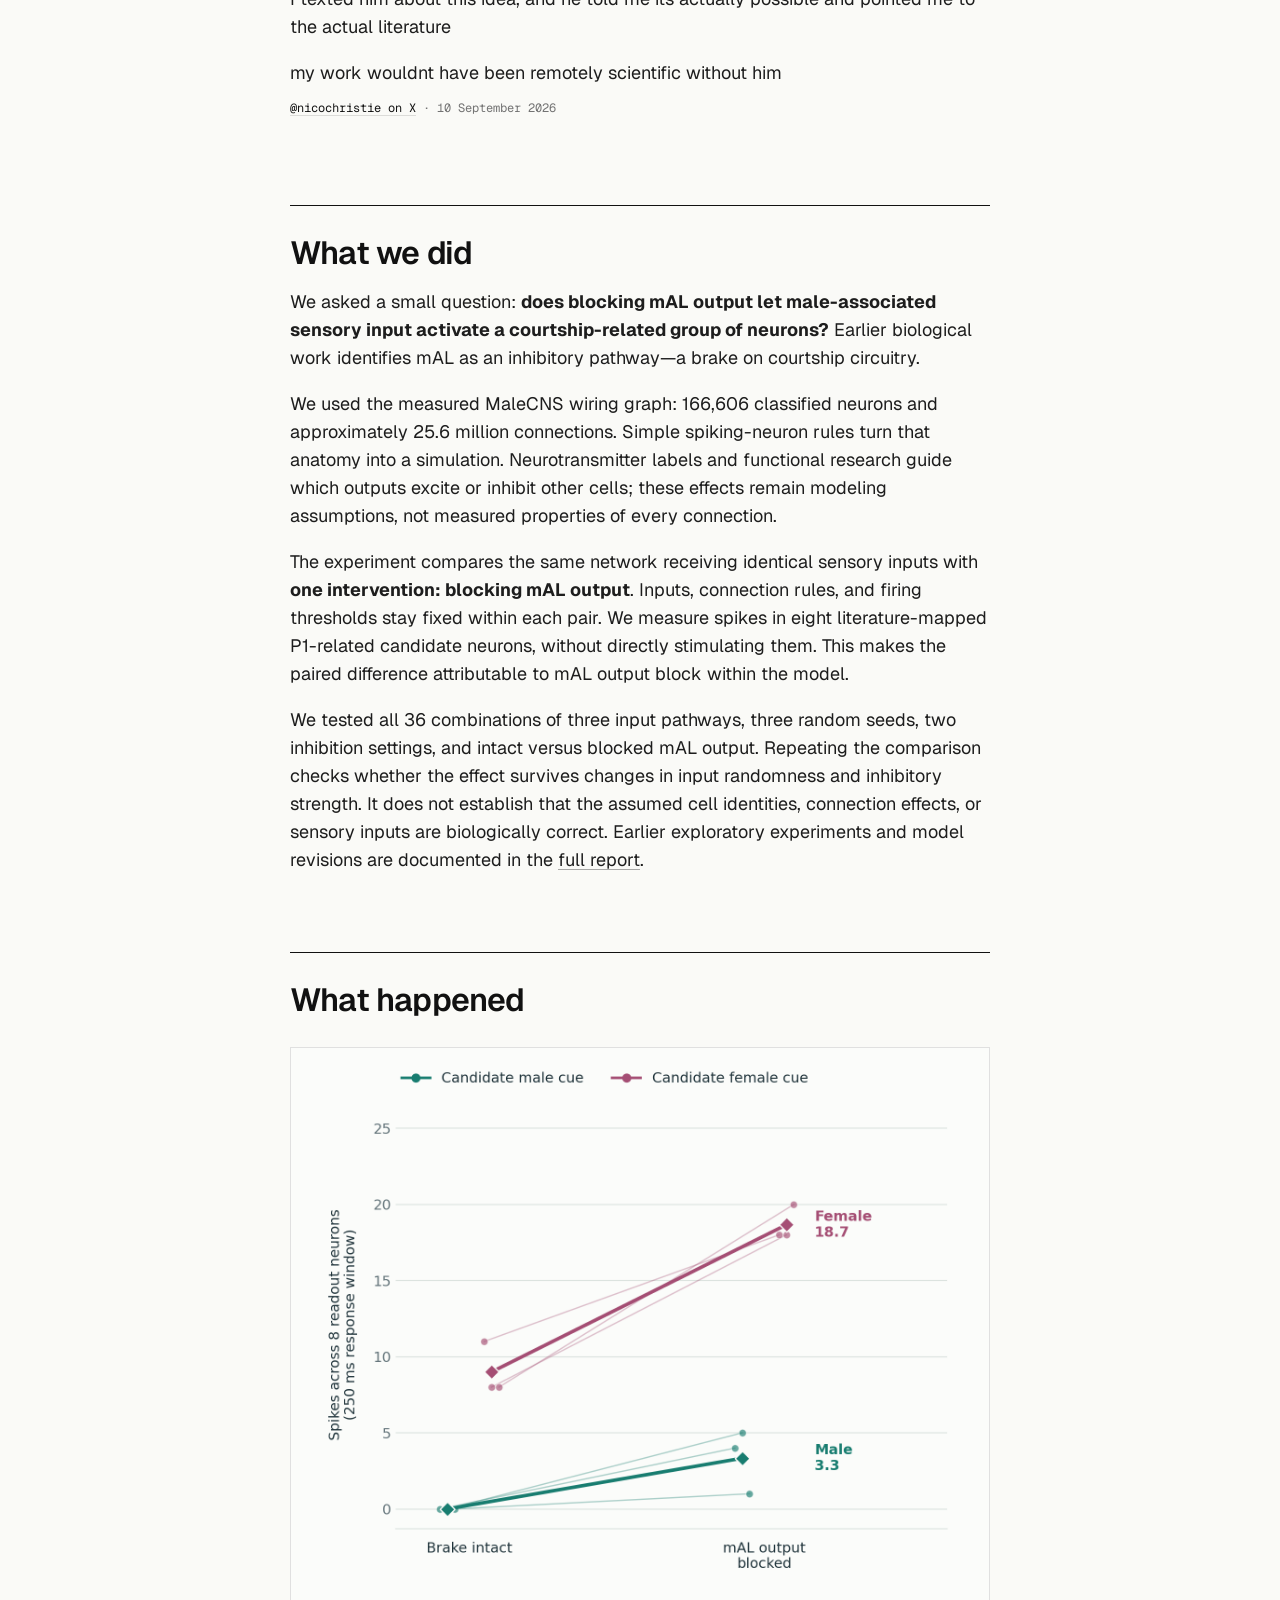
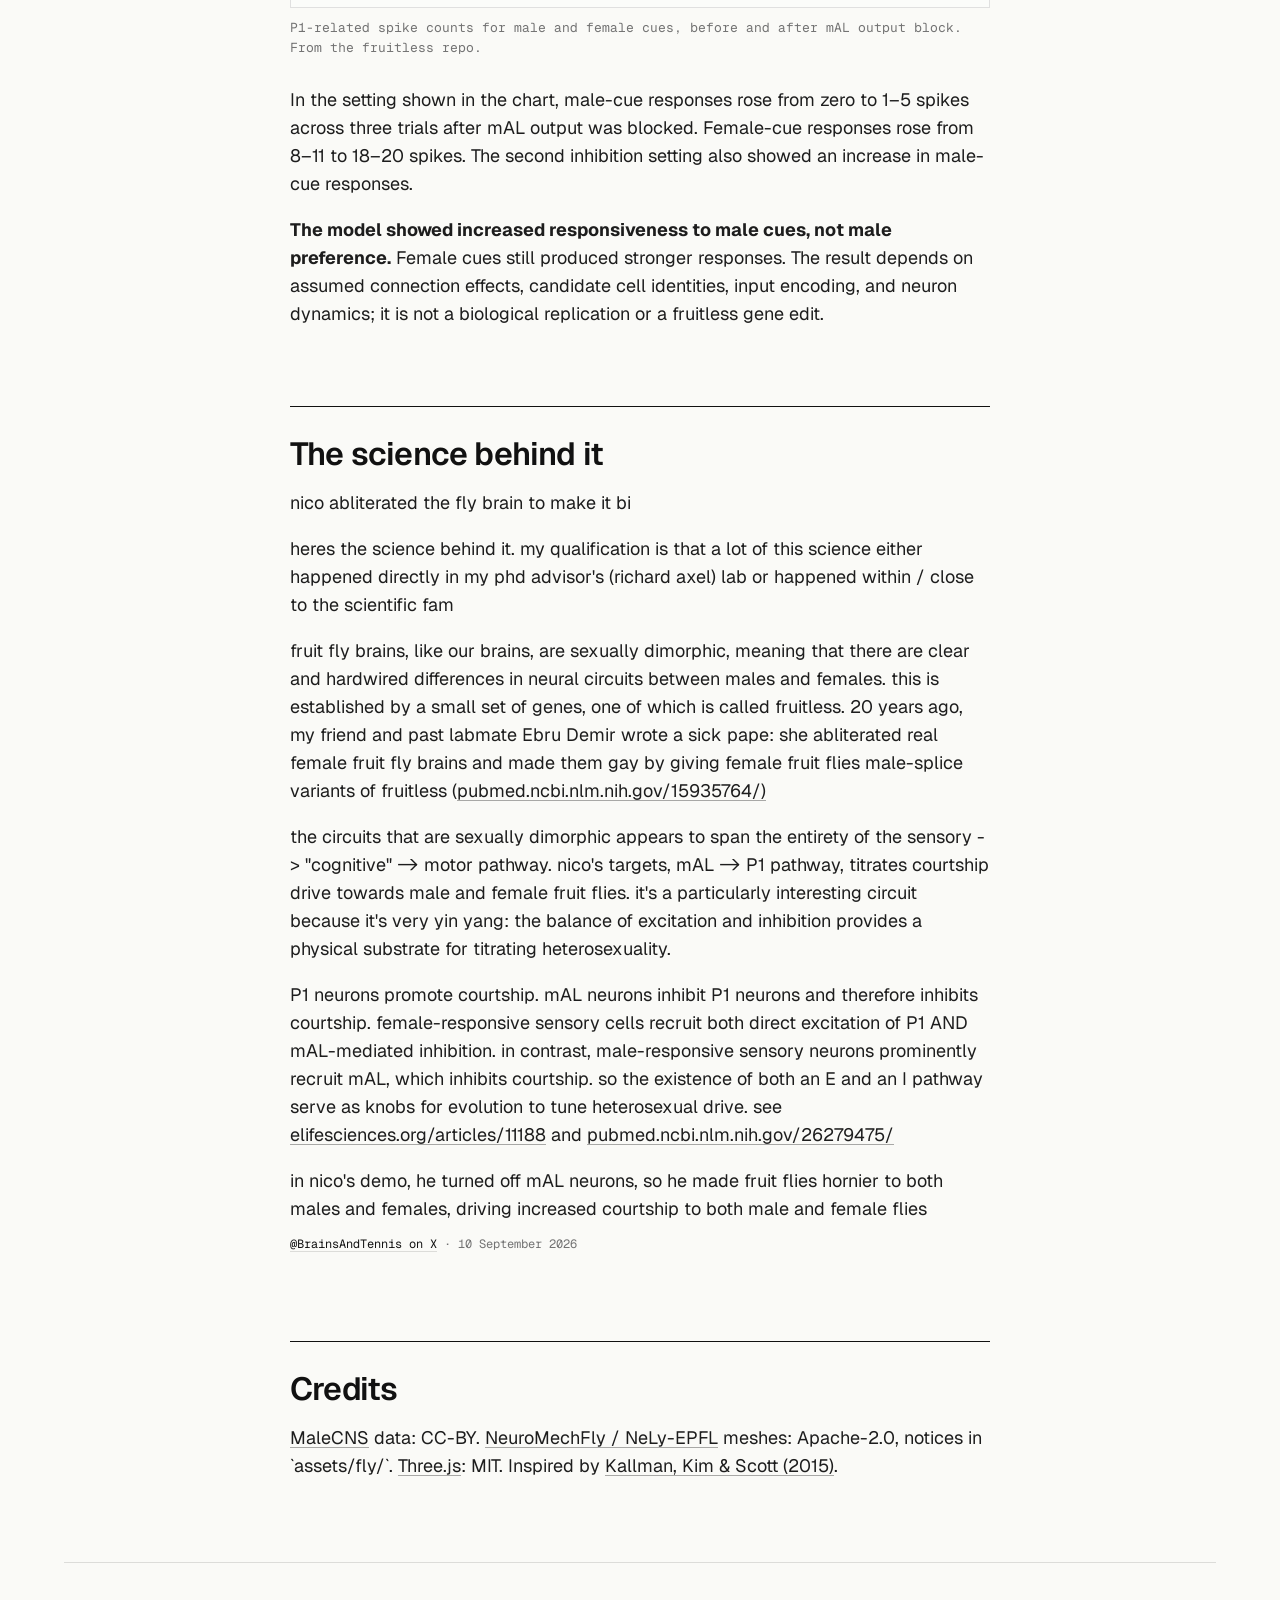
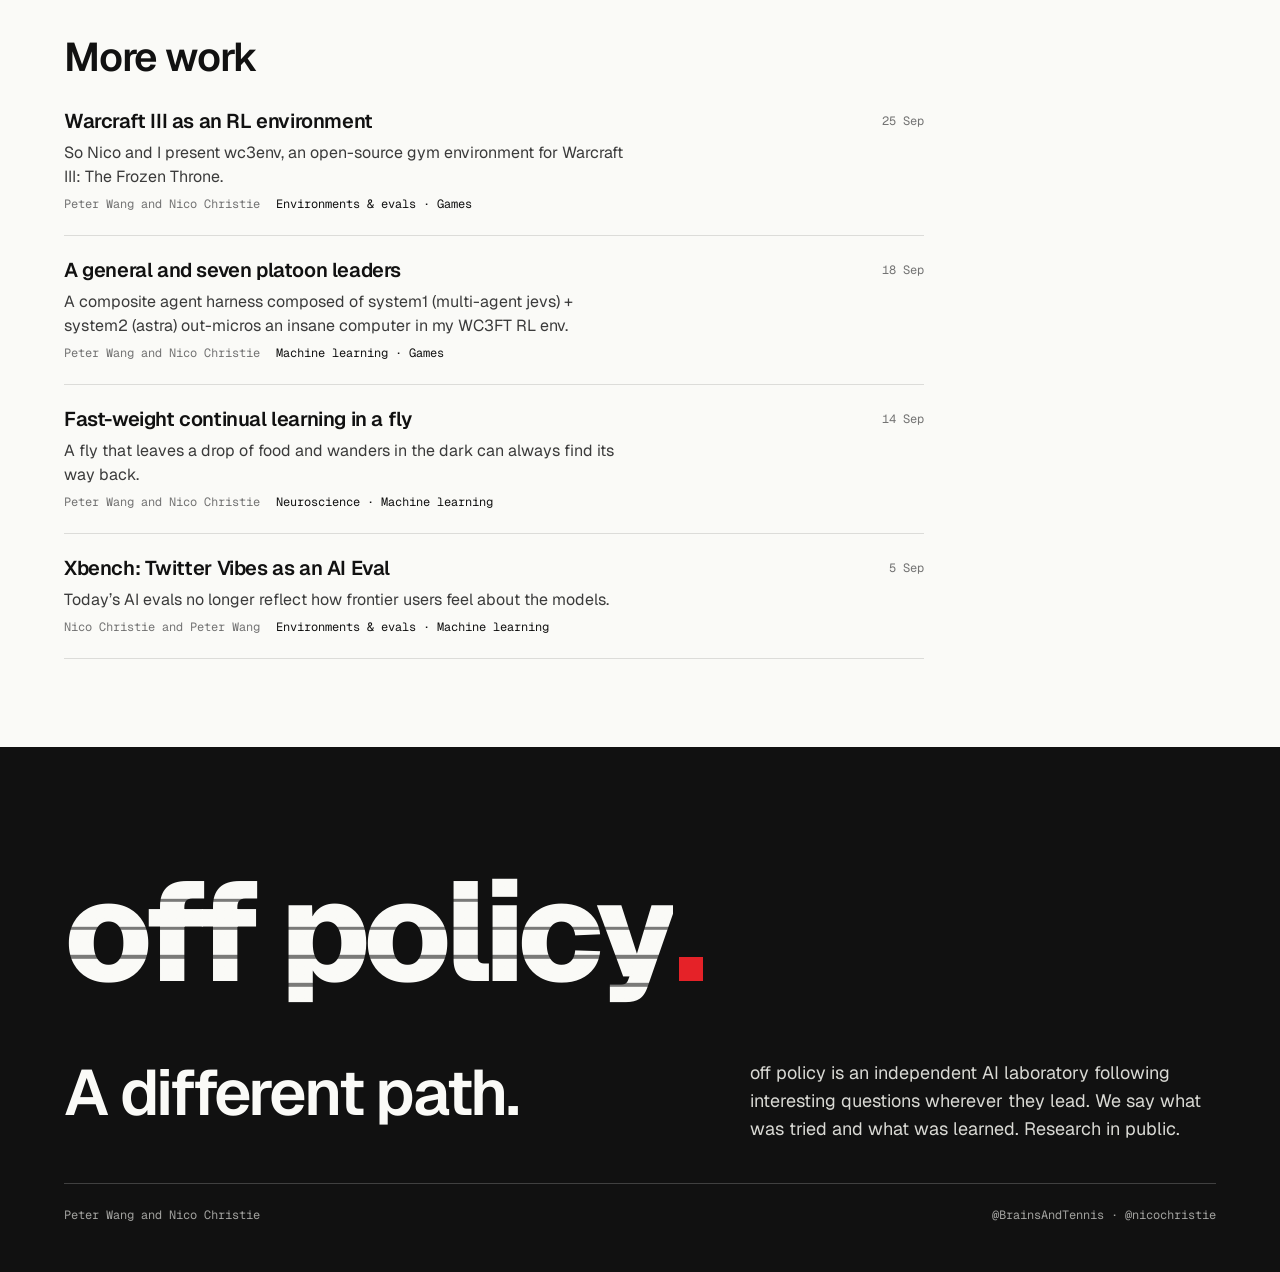
==== commit f86e80bd: "Deploy 2026-09-27T15:05Z" ====
--- a/writing/bisexual-fly/index.html
+++ b/writing/bisexual-fly/index.html
@@ -1,52 +1 @@
-<!doctype html>
-<html lang="en">
-<head>
-<meta charset="utf-8">
-<meta name="viewport" content="width=device-width, initial-scale=1">
-<title>I turned the fly bisexual · off policy</title>
-<meta name="description" content="Inspired by Kallman et al (&#x27;15), I blocked mAL output in a 166,606-neuron fly model and measured responses in 8 candidate P1 male courtship neurons.">
-<meta property="og:title" content="I turned the fly bisexual · off policy"><meta property="og:description" content="Inspired by Kallman et al (&#x27;15), I blocked mAL output in a 166,606-neuron fly model and measured responses in 8 candidate P1 male courtship neurons."><meta property="og:site_name" content="off policy">
-<meta name="theme-color" content="#FAFAF7">
-<link rel="icon" type="image/svg+xml" href="data:image/svg+xml,%3Csvg xmlns=%27http://www.w3.org/2000/svg%27 viewBox=%270 0 32 32%27%3E%3Crect x=%274%27 y=%274%27 width=%2724%27 height=%2724%27 fill=%27%23E52228%27/%3E%3C/svg%3E">
-<link rel="apple-touch-icon" href="/apple-touch-icon.png">
-<link rel="preconnect" href="https://fonts.googleapis.com"><link rel="preconnect" href="https://fonts.gstatic.com" crossorigin>
-<link rel="stylesheet" href="https://fonts.googleapis.com/css2?family=Geist:wght@400;500;600;800&family=Geist+Mono:wght@400&display=swap">
-<link rel="stylesheet" href="/assets/site.css">
-
-</head>
-<body data-page="writeup" data-slug="bisexual-fly">
-<header class="top wrap">
-  <a class="wordmark" href="/" aria-label="off policy, home"><span class="wm">off policy</span><span class="dot" aria-hidden="true"></span></a>
-  <nav aria-label="Site"><a href="/#writing">Writing</a><span aria-hidden="true">/</span><a href="/#x">From X</a><span aria-hidden="true">/</span><a href="/#about">About</a></nav>
-</header>
-<main>
-
-  <article>
-    <header class="w-head wrap">
-      <p class="kicker"><a href="/#neuro">Fruit flies &amp; neuroscience</a><span>10 September 2026</span></p>
-      <h1>I turned the fly bisexual</h1>
-      <p class="by">Nico Christie and Peter Wang</p>
-      <p class="actions"><a class="link" href="https://github.com/nicodunks/fruitless" target="_blank" rel="noopener noreferrer">Code on GitHub</a></p>
-    </header>
-    <figure class="w-art wrap" aria-hidden="true" style="margin:0 auto"><canvas id="artDots"></canvas></figure>
-    <div class="prose wrap">
-<section class="thread"><h2>In our words</h2><p class="big">I turned the fly bisexual</p><p>Inspired by Kallman et al ('15), I blocked mAL output in a 166,606-neuron fly model and measured responses in 8 candidate P1 male courtship neurons.</p><p>In 3 experiments, when cued by other males, baseline P1 spikes rose from 0 to 1–5 after mAL blockade</p><p class="src"><a href="https://x.com/nicochristie/status/2098106823970828606" target="_blank" rel="noopener noreferrer">@nicochristie on X</a> · 10 September 2026</p><p>Male-cue responses consistently rose from 0 to 1–5 spikes across three trials after mAL output was blocked.</p><p>Female-cue responses rose from 8–11 to 18–20 spikes.</p><p>Female preference always dominated... maybe the most accurate description is I made the fly sexually frustrated.</p><p class="src"><a href="https://x.com/nicochristie/status/2098106825254297998" target="_blank" rel="noopener noreferrer">@nicochristie on X</a> · 10 September 2026</p><p>huge shoutout to @BrainsAndTennis</p><p>I texted him about this idea, and he told me its actually possible and pointed me to the actual literature</p><p>my work wouldnt have been remotely scientific without him</p><p class="src"><a href="https://x.com/nicochristie/status/2098179335018668365" target="_blank" rel="noopener noreferrer">@nicochristie on X</a> · 10 September 2026</p></section><section><h2>What we did</h2><p>We asked a small question: <b>does blocking mAL output let male-associated sensory input activate a courtship-related group of neurons?</b> Earlier biological work identifies mAL as an inhibitory pathway—a brake on courtship circuitry.</p><p>We used the measured MaleCNS wiring graph: 166,606 classified neurons and approximately 25.6 million connections. Simple spiking-neuron rules turn that anatomy into a simulation. Neurotransmitter labels and functional research guide which outputs excite or inhibit other cells; these effects remain modeling assumptions, not measured properties of every connection.</p><p>The experiment compares the same network receiving identical sensory inputs with <b>one intervention: blocking mAL output</b>. Inputs, connection rules, and firing thresholds stay fixed within each pair. We measure spikes in eight literature-mapped P1-related candidate neurons, without directly stimulating them. This makes the paired difference attributable to mAL output block within the model.</p><p>We tested all 36 combinations of three input pathways, three random seeds, two inhibition settings, and intact versus blocked mAL output. Repeating the comparison checks whether the effect survives changes in input randomness and inhibitory strength. It does not establish that the assumed cell identities, connection effects, or sensory inputs are biologically correct. Earlier exploratory experiments and model revisions are documented in the <a href="https://github.com/nicodunks/fruitless/blob/main/experiment/followup/RESULTS.md" target="_blank" rel="noopener noreferrer">full report</a>.</p></section><section><h2>What happened</h2><figure class="plot"><img src="/writing/assets/fruitless-cue-response.png" alt="P1-related spike counts for male and female cues before and after mAL output block" loading="lazy" width="1500" height="1200"><figcaption>P1-related spike counts for male and female cues, before and after mAL output block. From the fruitless repo.</figcaption></figure><p>In the setting shown in the chart, male-cue responses rose from zero to 1–5 spikes across three trials after mAL output was blocked. Female-cue responses rose from 8–11 to 18–20 spikes. The second inhibition setting also showed an increase in male-cue responses.</p><p><b>The model showed increased responsiveness to male cues, not male preference.</b> Female cues still produced stronger responses. The result depends on assumed connection effects, candidate cell identities, input encoding, and neuron dynamics; it is not a biological replication or a fruitless gene edit.</p></section><section class="thread"><h2>The science behind it</h2><p>nico abliterated the fly brain to make it bi</p><p>heres the science behind it. my qualification is that a lot of this science either happened directly in my phd advisor's (richard axel) lab or happened within / close to the scientific fam</p><p>fruit fly brains, like our brains, are sexually dimorphic, meaning that there are clear and hardwired differences in neural circuits between males and females. this is established by a small set of genes, one of which is called fruitless. 20 years ago, my friend and past labmate Ebru Demir wrote a sick pape: she abliterated real female fruit fly brains and made them gay by giving female fruit flies male-splice variants of fruitless (<a href="https://pubmed.ncbi.nlm.nih.gov/15935764/)" target="_blank" rel="noopener noreferrer">pubmed.ncbi.nlm.nih.gov/15935764/)</a></p><p>the circuits that are sexually dimorphic appears to span the entirety of the sensory -&gt; "cognitive" -&gt; motor pathway. nico's targets, mAL -&gt; P1 pathway, titrates courtship drive towards male and female fruit flies. it's a particularly interesting circuit because it's very yin yang: the balance of excitation and inhibition provides a physical substrate for titrating heterosexuality.</p><p>P1 neurons promote courtship. mAL neurons inhibit P1 neurons and therefore inhibits courtship. female-responsive sensory cells recruit both direct excitation of P1 AND mAL-mediated inhibition. in contrast,  male-responsive sensory neurons prominently recruit mAL, which inhibits courtship. so the existence of both an E and an I pathway serve as knobs for evolution to tune heterosexual drive. see <a href="https://elifesciences.org/articles/11188" target="_blank" rel="noopener noreferrer">elifesciences.org/articles/11188</a> and <a href="https://pubmed.ncbi.nlm.nih.gov/26279475/" target="_blank" rel="noopener noreferrer">pubmed.ncbi.nlm.nih.gov/26279475/</a></p><p>in nico's demo, he turned off mAL neurons, so he made fruit flies hornier to both males and females, driving increased courtship to both male and female flies</p><p class="src"><a href="https://x.com/BrainsAndTennis/status/2098126002526544023" target="_blank" rel="noopener noreferrer">@BrainsAndTennis on X</a> · 10 September 2026</p></section><section><h2>Credits</h2><p><a href="https://male-cns.janelia.org/download/" target="_blank" rel="noopener noreferrer">MaleCNS</a> data: CC-BY. <a href="https://github.com/NeLy-EPFL/fly-svg-maker" target="_blank" rel="noopener noreferrer">NeuroMechFly / NeLy-EPFL</a> meshes: Apache-2.0, notices in `assets/fly/`. <a href="https://threejs.org/" target="_blank" rel="noopener noreferrer">Three.js</a>: MIT. Inspired by <a href="https://elifesciences.org/articles/11188" target="_blank" rel="noopener noreferrer">Kallman, Kim &amp; Scott (2015)</a>.</p></section>
-    </div>
-  </article>
-  <section class="more wrap" aria-labelledby="m-title">
-    <div class="sec-head"><h2 id="m-title">More writing</h2></div>
-    <div class="themes" style="max-width:860px"><a class="w-row" href="/writing/wc3env/" data-art="wc3env" data-themes="envs games"><span class="t">Warcraft III as an RL environment</span><span class="d">25 Sep</span><p class="dek">So Nico and I present wc3env, an open-source gym environment for Warcraft III: The Frozen Throne.</p><span class="who">Peter Wang and Nico Christie<span class="th">Environments &amp; evals · Games</span></span></a><a class="w-row" href="/writing/fast-weights/" data-art="fast-weights" data-themes="neuro learning"><span class="t">Fast-weight continual learning in a fly</span><span class="d">14 Sep</span><p class="dek">A fly that leaves a drop of food and wanders in the dark can always find its way back.</p><span class="who">Peter Wang and Nico Christie<span class="th">Fruit flies &amp; neuroscience · Learning &amp; training</span></span></a></div>
-  </section>
-
-</main>
-<footer class="about" id="about">
-  <div class="wrap">
-    <span class="wordmark" aria-hidden="true"><span class="wm">off policy</span><span class="dot" aria-hidden="true"></span></span>
-    <h2>A different path.</h2>
-    <p class="pos">off policy is an independent AI laboratory following interesting questions wherever they lead. We say what was tried and what was learned. Research in public.</p>
-    <div class="foot"><span>Peter Wang and Nico Christie</span><span><a href="https://x.com/BrainsAndTennis" target="_blank" rel="noopener noreferrer">@BrainsAndTennis</a> · <a href="https://x.com/nicochristie" target="_blank" rel="noopener noreferrer">@nicochristie</a></span></div>
-  </div>
-</footer>
-<script src="/assets/app.js" defer></script>
-</body>
-</html>
+<!doctype html><meta charset="utf-8"><title>off policy</title><link rel="canonical" href="https://offpolicyinc.com/work/bisexual-fly/"><meta http-equiv="refresh" content="0; url=/work/bisexual-fly/"><a href="/work/bisexual-fly/">Moved here</a>
